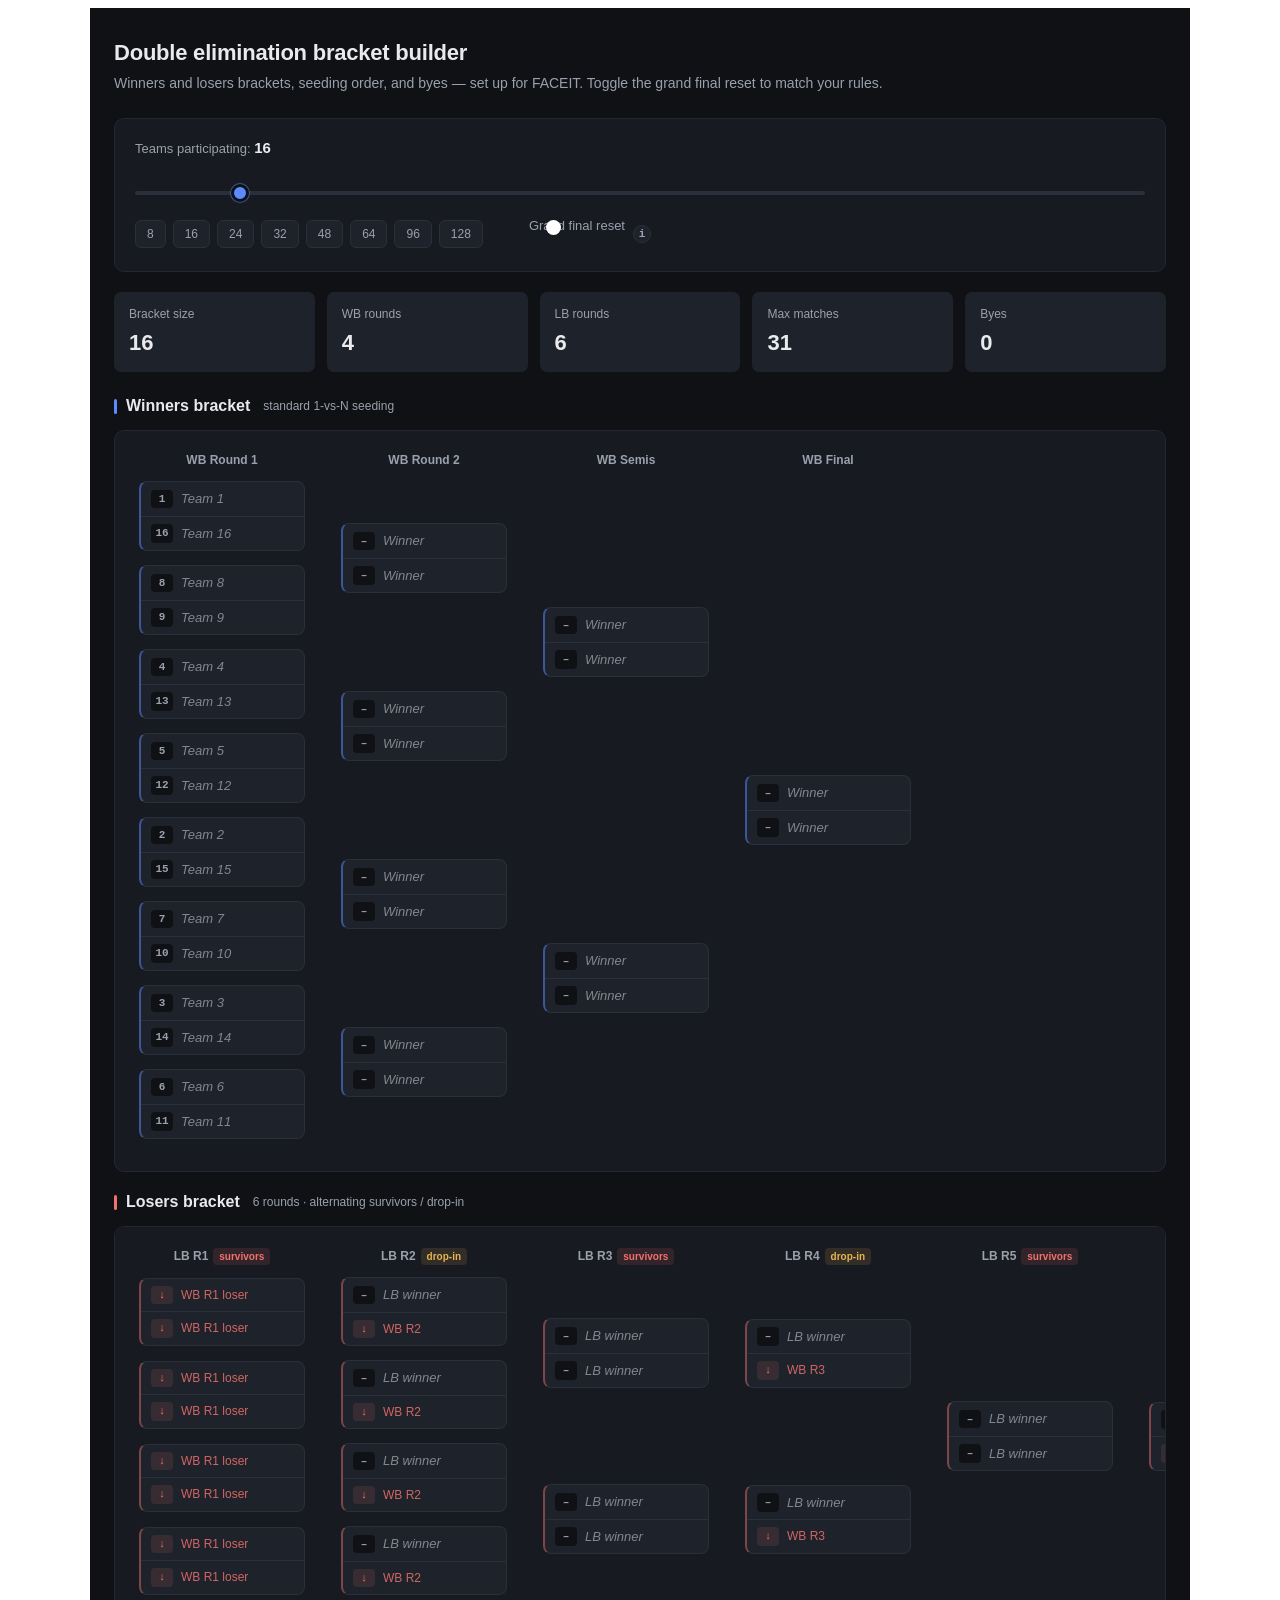
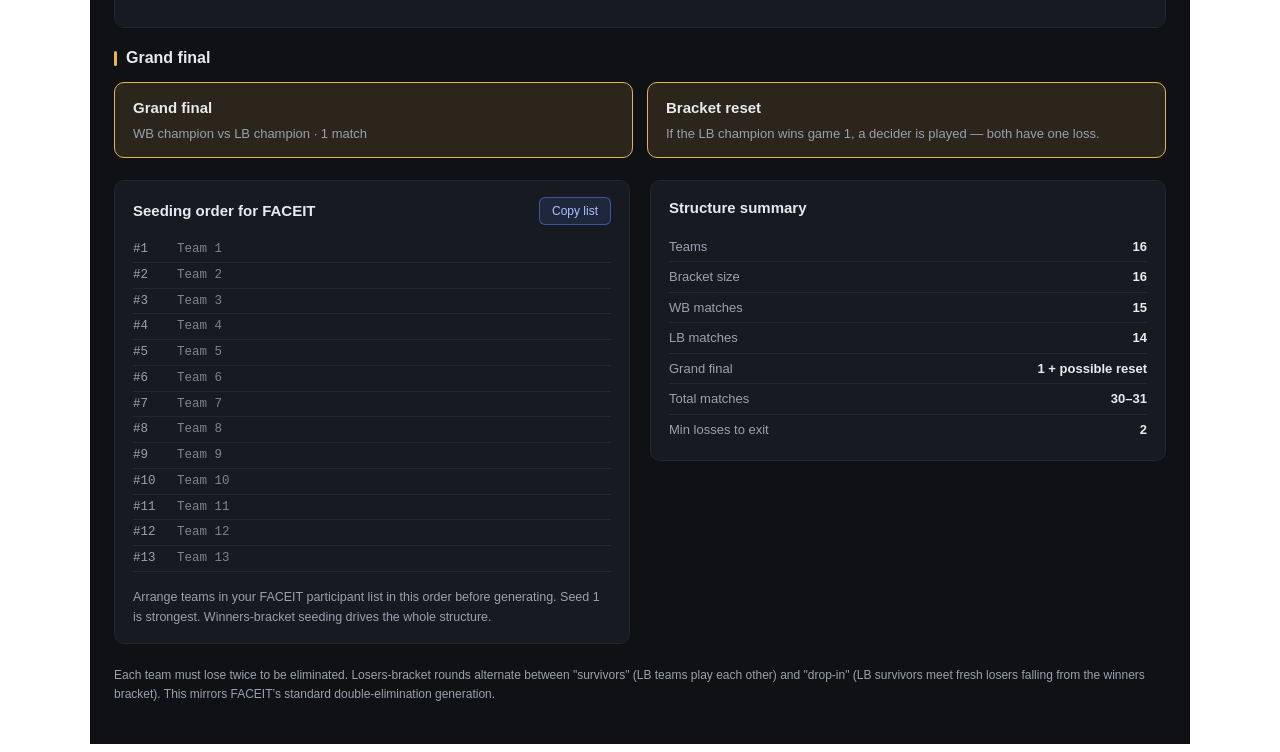
==== double.html @ 41b27ac7 "additional tournaments" ====
<!DOCTYPE html>
<html lang="en">
<head>
<meta charset="UTF-8">
<meta name="viewport" content="width=device-width, initial-scale=1.0">
<title>Double Elimination Bracket Builder</title>
<style>
  :root {
    --bg: #0f1115;
    --panel: #171a21;
    --panel-2: #1e222b;
    --line: #2a2f3a;
    --line-soft: #232733;
    --text: #e8eaed;
    --text-dim: #9aa1ad;
    --wb: #5b8cff;
    --wb-bg: rgba(91, 140, 255, 0.12);
    --wb-line: rgba(91, 140, 255, 0.5);
    --lb: #f0726b;
    --lb-bg: rgba(240, 114, 107, 0.12);
    --lb-line: rgba(240, 114, 107, 0.45);
    --gf: #e6b450;
    --gf-bg: rgba(230, 180, 80, 0.13);
    --bye: #e6b450;
    --bye-bg: rgba(230, 180, 80, 0.13);
    --success: #4ec98a;
    --radius: 10px;
    --radius-sm: 7px;
    --font: -apple-system, BlinkMacSystemFont, "Segoe UI", Roboto, Helvetica, Arial, sans-serif;
    --mono: ui-monospace, SFMono-Regular, Menlo, Consolas, monospace;
  }
  * { box-sizing: border-box; }
  .deb {
    font-family: var(--font); color: var(--text); background: var(--bg);
    max-width: 1100px; margin: 0 auto; padding: 28px 24px 40px; line-height: 1.5;
    -webkit-font-smoothing: antialiased;
  }
  .deb h1 { font-size: 22px; font-weight: 600; letter-spacing: -0.01em; margin: 0 0 4px; }
  .deb .deb-sub { font-size: 14px; color: var(--text-dim); margin: 0 0 24px; }

  .deb-controls { background: var(--panel); border: 1px solid var(--line-soft); border-radius: var(--radius); padding: 18px 20px; margin-bottom: 20px; }
  .deb label { font-size: 13px; color: var(--text-dim); display: block; margin-bottom: 18px; }
  .deb label b { color: var(--text); font-weight: 600; font-size: 15px; }
  .deb input[type="range"] { width: 100%; -webkit-appearance: none; appearance: none; height: 4px; background: var(--line); border-radius: 3px; outline: none; margin: 0; }
  .deb input[type="range"]::-webkit-slider-thumb { -webkit-appearance: none; appearance: none; width: 18px; height: 18px; border-radius: 50%; background: var(--wb); cursor: pointer; border: 3px solid var(--bg); box-shadow: 0 0 0 1px var(--wb-line); }
  .deb input[type="range"]::-moz-range-thumb { width: 18px; height: 18px; border-radius: 50%; background: var(--wb); cursor: pointer; border: 3px solid var(--bg); box-shadow: 0 0 0 1px var(--wb-line); }
  .deb-row { display: flex; flex-wrap: wrap; gap: 18px; align-items: center; margin-top: 14px; }
  .deb-quick { display: flex; flex-wrap: wrap; gap: 7px; }
  .deb-quick button { background: var(--panel-2); border: 1px solid var(--line); color: var(--text-dim); font: inherit; font-size: 12px; padding: 4px 11px; border-radius: 6px; cursor: pointer; }
  .deb-quick button:hover { border-color: var(--wb-line); color: var(--text); }
  .deb-toggle-wrap { display: flex; align-items: center; gap: 8px; margin-left: 28px; }
  .deb-toggle { display: inline-flex; align-items: center; gap: 16px; font-size: 13px; color: var(--text-dim); cursor: pointer; user-select: none; white-space: nowrap; }
  .deb-toggle-label { white-space: nowrap; }
  .deb-track { position: relative; width: 34px; height: 19px; background: var(--line); border-radius: 10px; transition: background .2s; flex-shrink: 0; }
  .deb-track.on { background: #1D9E75; }
  .deb-knob { position: absolute; top: 2px; left: 2px; width: 15px; height: 15px; background: #fff; border-radius: 50%; transition: transform .2s; }
  .deb-track.on .deb-knob { transform: translateX(15px); }

  .deb-info {
    position: relative; display: inline-flex; align-items: center; justify-content: center;
    width: 18px; height: 18px; border-radius: 50%; font-family: var(--mono); font-size: 11px;
    font-weight: 600; color: var(--text-dim); background: var(--panel-2);
    border: 1px solid var(--line); cursor: help; flex-shrink: 0; outline: none;
  }
  .deb-info:hover, .deb-info:focus { color: var(--text); border-color: var(--gf); }
  .deb-tooltip {
    position: absolute; top: calc(100% + 9px); right: 0; width: 290px;
    background: #0b0d11; border: 1px solid var(--line); border-radius: var(--radius);
    padding: 12px 14px; font-family: var(--font); font-size: 12.5px; font-weight: 400;
    color: var(--text-dim); line-height: 1.55; z-index: 20;
    opacity: 0; visibility: hidden; transform: translateY(-3px); transition: opacity .15s, transform .15s, visibility .15s;
    box-shadow: 0 8px 28px rgba(0,0,0,0.5); text-align: left; white-space: normal;
  }
  .deb-info:hover .deb-tooltip, .deb-info:focus .deb-tooltip { opacity: 1; visibility: visible; transform: translateY(0); }
  .deb-tooltip::after {
    content: ""; position: absolute; bottom: 100%; right: 6px; border: 6px solid transparent;
    border-bottom-color: var(--line);
  }
  .deb-tooltip b { display: block; color: var(--gf); font-weight: 600; font-size: 13px; margin-bottom: 5px; }
  .deb-tooltip em { color: var(--text); font-style: normal; font-weight: 600; }
  .deb-tip-ex { display: block; margin-top: 8px; padding-top: 8px; border-top: 1px solid var(--line-soft); color: var(--text); }
  .deb-tip-off { display: block; margin-top: 8px; color: var(--text-dim); }
  @media (max-width: 520px) { .deb-tooltip { width: 240px; } }

  .deb-stats { display: grid; grid-template-columns: repeat(auto-fit, minmax(115px, 1fr)); gap: 12px; margin-bottom: 22px; }
  .deb-stat { background: var(--panel-2); border-radius: var(--radius-sm); padding: 13px 15px; }
  .deb-stat .k { font-size: 12px; color: var(--text-dim); margin-bottom: 3px; }
  .deb-stat .v { font-size: 22px; font-weight: 600; }

  .deb-section-h { font-size: 16px; font-weight: 600; margin: 18px 0 12px; display: flex; align-items: center; gap: 9px; }
  .deb-section-h .bar { width: 3px; height: 15px; border-radius: 2px; }
  .deb-section-h.wb .bar { background: var(--wb); }
  .deb-section-h.lb .bar { background: var(--lb); }
  .deb-section-h .hint { font-size: 12px; color: var(--text-dim); font-weight: 400; margin-left: 4px; }

  .deb-bracket-wrap { overflow-x: auto; padding-bottom: 12px; margin-bottom: 14px; border: 1px solid var(--line-soft); border-radius: var(--radius); background: var(--panel); }
  .deb-bracket { display: flex; gap: 36px; padding: 20px 24px; min-width: min-content; }
  .deb-round { display: flex; flex-direction: column; min-width: 166px; }
  .deb-round-title { font-size: 12px; color: var(--text-dim); font-weight: 600; text-align: center; margin-bottom: 12px; }
  .deb-round-title .badge { display: inline-block; font-size: 10px; padding: 1px 6px; border-radius: 4px; margin-left: 5px; font-weight: 600; }
  .deb-round-title .badge.minor { color: var(--lb); background: var(--lb-bg); }
  .deb-round-title .badge.major { color: var(--gf); background: var(--gf-bg); }
  .deb-matches { display: flex; flex-direction: column; justify-content: space-around; flex: 1; gap: 14px; }
  .deb-match { background: var(--panel-2); border: 1px solid var(--line); border-radius: 8px; overflow: hidden; }
  .deb-match.wb { border-left: 2px solid var(--wb-line); }
  .deb-match.lb { border-left: 2px solid var(--lb-line); }
  .deb-slot { display: flex; align-items: center; gap: 8px; padding: 7px 10px; font-size: 13px; }
  .deb-slot + .deb-slot { border-top: 1px solid var(--line); }
  .deb-seed { font-family: var(--mono); font-size: 11px; min-width: 22px; text-align: center; color: var(--text-dim); background: var(--bg); border-radius: 4px; padding: 1px 0; font-weight: 600; }
  .deb-team { color: var(--text); opacity: 0.5; font-style: italic; }
  .deb-slot.seeded .deb-team { opacity: 0.9; font-style: normal; }
  .deb-slot.seeded .deb-seed { color: var(--wb); background: var(--wb-bg); }
  .deb-slot.bye .deb-seed { color: var(--bye); background: var(--bye-bg); }
  .deb-slot.bye .deb-team { color: var(--bye); opacity: 1; font-style: normal; font-size: 12px; }
  .deb-slot.drop .deb-team { color: var(--lb); opacity: 0.85; font-style: normal; font-size: 12px; }
  .deb-slot.drop .deb-seed { color: var(--lb); background: var(--lb-bg); }
  .deb-match.has-bye { border-color: var(--bye-bg); }
  .deb-adv { font-size: 11px; color: var(--text-dim); padding: 4px 10px; background: var(--bg); border-top: 1px solid var(--line); }
  .deb-adv b { color: var(--bye); font-weight: 600; }

  .deb-gf { display: flex; gap: 14px; flex-wrap: wrap; margin-bottom: 22px; }
  .deb-gf-card { background: var(--gf-bg); border: 1px solid var(--gf); border-radius: var(--radius); padding: 14px 18px; flex: 1; min-width: 200px; }
  .deb-gf-card .t { font-weight: 600; font-size: 15px; margin-bottom: 4px; }
  .deb-gf-card .d { font-size: 13px; color: var(--text-dim); }
  .deb-gf-card.muted { opacity: 0.45; border-style: dashed; }

  .deb-two { display: grid; grid-template-columns: 1fr 1fr; gap: 20px; align-items: start; margin-bottom: 22px; }
  @media (max-width: 720px) { .deb-two { grid-template-columns: 1fr; } }
  .deb-card { background: var(--panel); border: 1px solid var(--line-soft); border-radius: var(--radius); padding: 16px 18px; }
  .deb-card-head { display: flex; justify-content: space-between; align-items: center; margin-bottom: 12px; }
  .deb-card-head .t { font-weight: 600; font-size: 15px; }
  .deb-copy { background: var(--wb-bg); border: 1px solid var(--wb-line); color: #aec1ff; font: inherit; font-size: 12px; padding: 4px 12px; border-radius: 6px; cursor: pointer; }
  .deb-copy:hover { background: rgba(91,140,255,0.2); }
  .deb-seedlist { font-family: var(--mono); font-size: 12.5px; max-height: 340px; overflow-y: auto; }
  .deb-seedrow { display: flex; align-items: center; gap: 10px; padding: 3px 0; border-bottom: 1px solid var(--line-soft); }
  .deb-seedrow .n { color: var(--text-dim); min-width: 34px; }
  .deb-seedrow .nm { color: var(--text); opacity: 0.5; }
  .deb-seedrow .tag { margin-left: auto; font-size: 10.5px; color: var(--bye); background: var(--bye-bg); padding: 1px 7px; border-radius: 5px; font-family: var(--font); font-weight: 600; }
  .deb-struct { font-size: 13px; }
  .deb-struct-row { display: flex; justify-content: space-between; gap: 12px; padding: 5px 0; border-top: 1px solid var(--line-soft); }
  .deb-struct-row:first-child { border-top: none; }
  .deb-struct-row .k { color: var(--text-dim); }
  .deb-struct-row .v { font-weight: 600; text-align: right; }
  .deb-note { font-size: 12.5px; color: var(--text-dim); margin-top: 10px; line-height: 1.6; }

  .deb-bye-warn { background: var(--bye-bg); border: 1px solid var(--bye); border-radius: var(--radius); padding: 11px 15px; font-size: 13px; color: #f1d28a; margin-bottom: 22px; display: none; }
  .deb-bye-warn b { font-weight: 600; }
  .deb-foot { font-size: 12px; color: var(--text-dim); margin-top: 4px; line-height: 1.6; }
</style>
</head>
<body>
<div class="deb">
  <h1>Double elimination bracket builder</h1>
  <p class="deb-sub">Winners and losers brackets, seeding order, and byes — set up for FACEIT. Toggle the grand final reset to match your rules.</p>

  <div class="deb-controls">
    <label for="deb-teams">Teams participating: <b id="deb-teams-out">16</b></label>
    <input type="range" id="deb-teams" min="4" max="128" value="16" step="1">
    <div class="deb-row">
      <div class="deb-quick" id="deb-quick"></div>
      <div class="deb-toggle-wrap">
        <label class="deb-toggle" id="deb-reset-toggle">
          <span class="deb-track on" id="deb-track"><span class="deb-knob"></span></span>
          <span class="deb-toggle-label">Grand final reset</span>
        </label>
        <span class="deb-info" tabindex="0" aria-label="What is a grand final reset?">
          i
          <span class="deb-tooltip" role="tooltip">
            <b>Grand final reset (double final)</b>
            The winners-bracket champion reaches the grand final with zero losses; the losers-bracket champion arrives with one. For a fair finish, the LB team must beat the WB team <em>twice</em>.
            <span class="deb-tip-ex">Example: WB champ "Team A" meets LB champ "Team B". If B wins game 1, both now have one loss, so a second deciding game is played. If A wins game 1, A is champion immediately \u2014 B already had its one loss.</span>
            <span class="deb-tip-off">Turn this off for a single grand final: one game decides it, and the LB champion gets no second chance.</span>
          </span>
        </span>
      </div>
    </div>
  </div>

  <div class="deb-stats" id="deb-stats"></div>

  <div class="deb-bye-warn" id="deb-bye-warn"></div>

  <div class="deb-section-h wb"><span class="bar"></span>Winners bracket <span class="hint">standard 1-vs-N seeding</span></div>
  <div class="deb-bracket-wrap"><div class="deb-bracket" id="deb-wb"></div></div>

  <div class="deb-section-h lb"><span class="bar"></span>Losers bracket <span class="hint" id="deb-lb-hint"></span></div>
  <div class="deb-bracket-wrap"><div class="deb-bracket" id="deb-lb"></div></div>

  <div class="deb-section-h"><span class="bar" style="background:var(--gf)"></span>Grand final</div>
  <div class="deb-gf" id="deb-gf"></div>

  <div class="deb-two">
    <div class="deb-card">
      <div class="deb-card-head"><span class="t">Seeding order for FACEIT</span><button class="deb-copy" id="deb-copy">Copy list</button></div>
      <div class="deb-seedlist" id="deb-seedlist"></div>
      <div class="deb-note">Arrange teams in your FACEIT participant list in this order before generating. Seed 1 is strongest. Winners-bracket seeding drives the whole structure.</div>
    </div>
    <div class="deb-card">
      <div class="deb-card-head"><span class="t">Structure summary</span></div>
      <div class="deb-struct" id="deb-struct"></div>
    </div>
  </div>

  <div class="deb-foot" id="deb-foot"></div>
</div>

<script>
(function () {
  function bracketSeedOrder(size) {
    var rounds = Math.log2(size); var seeds = [1, 2];
    for (var r = 0; r < rounds - 1; r++) {
      var next = [], sum = seeds.length * 2 + 1;
      for (var i = 0; i < seeds.length; i++) { next.push(seeds[i]); next.push(sum - seeds[i]); }
      seeds = next;
    }
    return seeds;
  }

  function winnerOf(m) {
    var a = m[0], b = m[1];
    if (typeof a === 'number' && b === 'BYE') return a;
    if (typeof b === 'number' && a === 'BYE') return b;
    return 'TBD';
  }

  function build(n) {
    var size = 1; while (size < n) size *= 2;
    var byes = size - n;
    var order = bracketSeedOrder(size).map(function (s) { return s <= n ? s : null; });

    var wbR1 = [];
    for (var i = 0; i < order.length; i += 2) {
      wbR1.push([order[i] === null ? 'BYE' : order[i], order[i + 1] === null ? 'BYE' : order[i + 1]]);
    }
    var WB = [wbR1], cur = wbR1;
    while (cur.length > 1) {
      var nxt = [];
      for (var k = 0; k < cur.length; k += 2) nxt.push([winnerOf(cur[k]), winnerOf(cur[k + 1])]);
      WB.push(nxt); cur = nxt;
    }

    var LB = [], matches = size / 4, round = 1, wbFeed = 1;
    while (matches >= 1) {
      LB.push({ round: round++, type: 'minor', matches: matches, feeds: 'LB survivors' });
      wbFeed++;
      if (matches >= 1) LB.push({ round: round++, type: 'major', matches: matches, feeds: 'WB R' + wbFeed + ' losers' });
      matches = matches / 2;
    }
    LB = LB.filter(function (r) { return r.matches >= 1; });

    return { size: size, byes: byes, order: order, WB: WB, LB: LB };
  }

  function wbRoundName(matchesInRound, totalRounds, idx) {
    var fromEnd = totalRounds - idx;
    if (fromEnd === 1) return 'WB Final';
    if (fromEnd === 2) return 'WB Semis';
    return 'WB Round ' + (idx + 1);
  }

  function seedCell(v, kind) {
    if (v === 'BYE') return '<div class="deb-slot bye"><span class="deb-seed">BYE</span><span class="deb-team">empty</span></div>';
    if (v === 'TBD') return '<div class="deb-slot"><span class="deb-seed">\u2013</span><span class="deb-team">Winner</span></div>';
    if (typeof v === 'number') {
      var cls = kind === 'r1' ? '' : 'seeded';
      return '<div class="deb-slot ' + cls + '"><span class="deb-seed">' + v + '</span><span class="deb-team">Team ' + v + '</span></div>';
    }
    return '<div class="deb-slot"><span class="deb-seed">\u2013</span><span class="deb-team">Winner</span></div>';
  }

  function lbSlot(label, drop) {
    if (drop) return '<div class="deb-slot drop"><span class="deb-seed">\u2193</span><span class="deb-team">' + label + '</span></div>';
    return '<div class="deb-slot"><span class="deb-seed">\u2013</span><span class="deb-team">' + label + '</span></div>';
  }

  function render(n, reset) {
    var d = build(n);
    var totalRounds = Math.log2(d.size);
    var wbMatches = d.size - 1;
    var lbMatches = d.LB.reduce(function (a, r) { return a + r.matches; }, 0);
    var gfMatches = reset ? 2 : 1;
    var totalMax = wbMatches + lbMatches + gfMatches;

    var realR1 = d.WB[0].filter(function (m) { return m[0] !== 'BYE' && m[1] !== 'BYE'; }).length;

    document.getElementById('deb-stats').innerHTML =
      stat('Bracket size', d.size) +
      stat('WB rounds', totalRounds) +
      stat('LB rounds', d.LB.length) +
      stat('Max matches', totalMax) +
      stat('Byes', d.byes);

    var wbCols = [];
    for (var r = 0; r < d.WB.length; r++) {
      var rm = d.WB[r];
      var h = '<div class="deb-round"><div class="deb-round-title">' + wbRoundName(rm.length, totalRounds, r) + '</div><div class="deb-matches">';
      for (var m = 0; m < rm.length; m++) {
        var a = rm[m][0], b = rm[m][1];
        if (r === 0) {
          var aBye = a === 'BYE', bBye = b === 'BYE', hasBye = aBye || bBye, adv = '';
          if (hasBye) { var w = aBye ? b : a; adv = '<div class="deb-adv">Seed <b>' + w + '</b> advances free</div>'; }
          h += '<div class="deb-match wb' + (hasBye ? ' has-bye' : '') + '">' + seedCell(a, 'r1') + seedCell(b, 'r1') + adv + '</div>';
        } else {
          h += '<div class="deb-match wb">' + seedCell(a, 'adv') + seedCell(b, 'adv') + '</div>';
        }
      }
      h += '</div></div>';
      wbCols.push(h);
    }
    document.getElementById('deb-wb').innerHTML = wbCols.join('');

    var lbCols = [];
    for (var li = 0; li < d.LB.length; li++) {
      var lr = d.LB[li];
      var badge = '<span class="badge ' + lr.type + '">' + (lr.type === 'major' ? 'drop-in' : 'survivors') + '</span>';
      var hh = '<div class="deb-round"><div class="deb-round-title">LB R' + lr.round + badge + '</div><div class="deb-matches">';
      for (var mm = 0; mm < lr.matches; mm++) {
        if (lr.type === 'major') {
          hh += '<div class="deb-match lb">' + lbSlot('LB winner') + lbSlot(lr.feeds.replace(' losers', ''), true) + '</div>';
        } else if (li === 0) {
          hh += '<div class="deb-match lb">' + lbSlot('WB R1 loser', true) + lbSlot('WB R1 loser', true) + '</div>';
        } else {
          hh += '<div class="deb-match lb">' + lbSlot('LB winner') + lbSlot('LB winner') + '</div>';
        }
      }
      hh += '</div></div>';
      lbCols.push(hh);
    }
    document.getElementById('deb-lb').innerHTML = lbCols.join('');
    document.getElementById('deb-lb-hint').textContent = d.LB.length + ' rounds \u00b7 alternating survivors / drop-in';

    var gfHtml = '<div class="deb-gf-card"><div class="t">Grand final</div><div class="d">WB champion vs LB champion \u00b7 1 match</div></div>';
    gfHtml += '<div class="deb-gf-card' + (reset ? '' : ' muted') + '"><div class="t">Bracket reset' + (reset ? '' : ' (off)') + '</div><div class="d">' +
      (reset ? 'If the LB champion wins game 1, a decider is played \u2014 both have one loss.' : 'Single grand final. LB champion is not given a second chance.') + '</div></div>';
    document.getElementById('deb-gf').innerHTML = gfHtml;

    var byeSet = {};
    d.WB[0].forEach(function (p) {
      if (p[0] === 'BYE' && p[1] !== 'BYE') byeSet[p[1]] = true;
      if (p[1] === 'BYE' && p[0] !== 'BYE') byeSet[p[0]] = true;
    });
    var listHtml = '';
    for (var s = 1; s <= n; s++) {
      listHtml += '<div class="deb-seedrow"><span class="n">#' + s + '</span><span class="nm">Team ' + s + '</span>' + (byeSet[s] ? '<span class="tag">bye</span>' : '') + '</div>';
    }
    document.getElementById('deb-seedlist').innerHTML = listHtml;

    document.getElementById('deb-struct').innerHTML =
      structRow('Teams', n) +
      structRow('Bracket size', d.size + (d.byes ? ' (rounded up)' : '')) +
      structRow('WB matches', wbMatches) +
      structRow('LB matches', lbMatches) +
      structRow('Grand final', reset ? '1 + possible reset' : '1') +
      structRow('Total matches', (reset ? (totalMax - 1) + '\u2013' + totalMax : String(totalMax))) +
      structRow('Min losses to exit', '2');

    var warn = document.getElementById('deb-bye-warn');
    if (d.byes > 0) {
      var byeSeeds = Object.keys(byeSet).map(Number).sort(function (a, b) { return a - b; });
      warn.style.display = 'block';
      warn.innerHTML = '<b>' + d.byes + ' byes:</b> seeds ' + byeSeeds.join(', ') + ' skip WB round 1. Because those slots have no loser, the matching early losers-bracket slots resolve automatically \u2014 FACEIT fills them when it generates the bracket. The losers tree below shows the full rounded structure.';
    } else {
      warn.style.display = 'none';
    }

    document.getElementById('deb-foot').textContent =
      'Each team must lose twice to be eliminated. Losers-bracket rounds alternate between "survivors" (LB teams play each other) and "drop-in" (LB survivors meet fresh losers falling from the winners bracket). This mirrors FACEIT\u2019s standard double-elimination generation.';

    window.__seedList = (function () {
      var lines = [];
      for (var s2 = 1; s2 <= n; s2++) lines.push(s2 + '. Team ' + s2 + (byeSet[s2] ? '  (bye)' : ''));
      return lines.join('\n');
    })();
  }

  function stat(k, v) { return '<div class="deb-stat"><div class="k">' + k + '</div><div class="v">' + v + '</div></div>'; }
  function structRow(k, v) { return '<div class="deb-struct-row"><span class="k">' + k + '</span><span class="v">' + v + '</span></div>'; }

  var slider = document.getElementById('deb-teams');
  var out = document.getElementById('deb-teams-out');
  var resetOn = true;
  function update() { out.textContent = slider.value; render(+slider.value, resetOn); }
  slider.addEventListener('input', update);

  document.getElementById('deb-reset-toggle').addEventListener('click', function () {
    resetOn = !resetOn;
    document.getElementById('deb-track').classList.toggle('on', resetOn);
    update();
  });

  var quick = [8, 16, 24, 32, 48, 64, 96, 128];
  document.getElementById('deb-quick').innerHTML = quick.map(function (q) { return '<button data-n="' + q + '">' + q + '</button>'; }).join('');
  document.getElementById('deb-quick').addEventListener('click', function (e) {
    if (e.target.tagName === 'BUTTON') { slider.value = e.target.getAttribute('data-n'); update(); }
  });

  document.getElementById('deb-copy').addEventListener('click', function () {
    var btn = this;
    navigator.clipboard.writeText(window.__seedList || '').then(function () {
      btn.textContent = 'Copied'; setTimeout(function () { btn.textContent = 'Copy list'; }, 1400);
    }).catch(function () { btn.textContent = 'Press Ctrl+C'; });
  });

  update();
})();
</script>
</body>
</html>
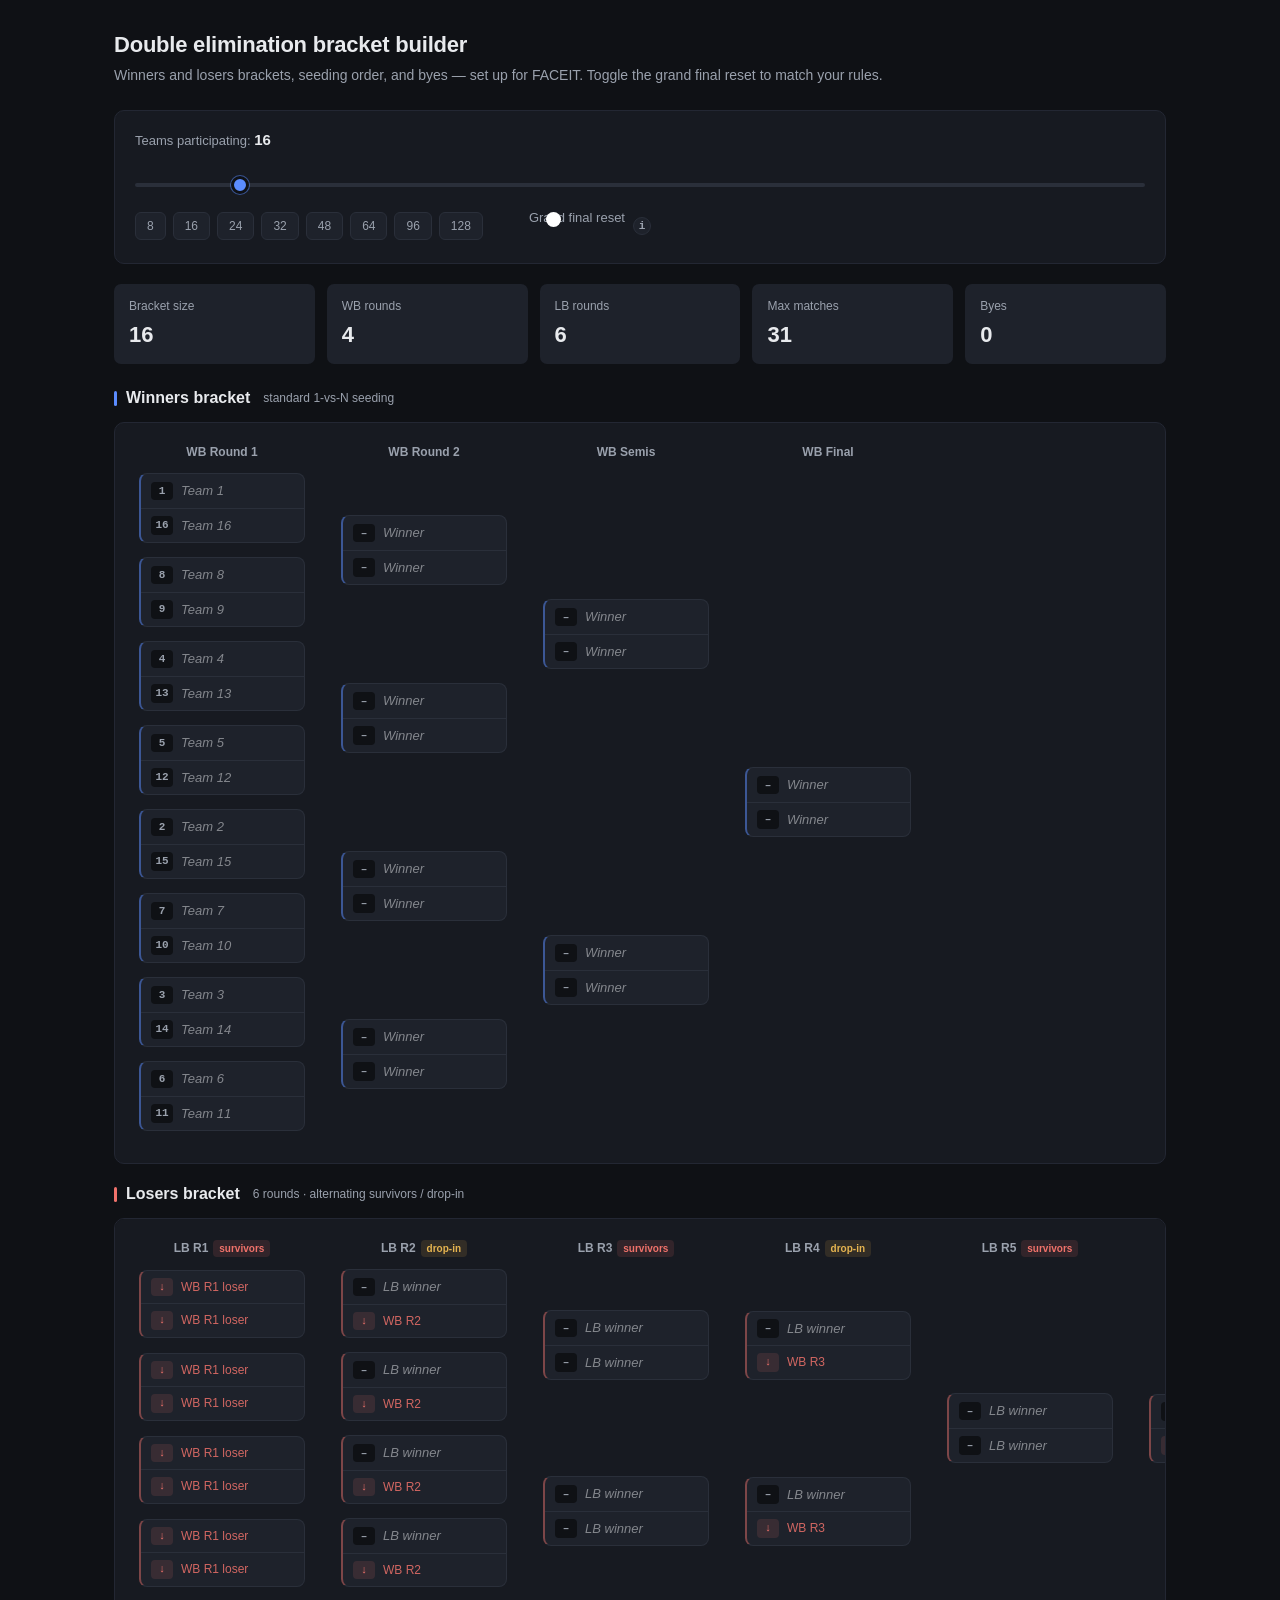
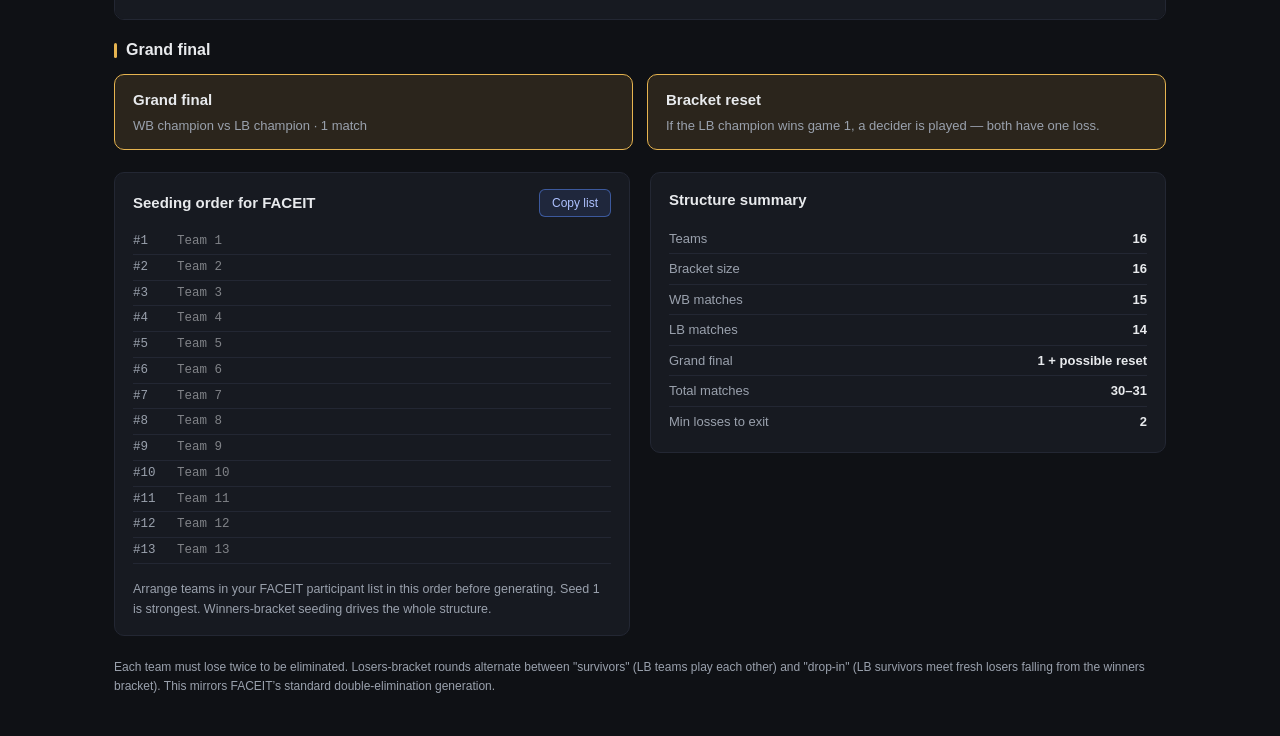
==== commit fd9cec92: "double dark background" ====
--- a/double.html
+++ b/double.html
@@ -30,6 +30,7 @@
     --mono: ui-monospace, SFMono-Regular, Menlo, Consolas, monospace;
   }
   * { box-sizing: border-box; }
+  body { background: var(--bg); margin: 0; }
   .deb {
     font-family: var(--font); color: var(--text); background: var(--bg);
     max-width: 1100px; margin: 0 auto; padding: 28px 24px 40px; line-height: 1.5;
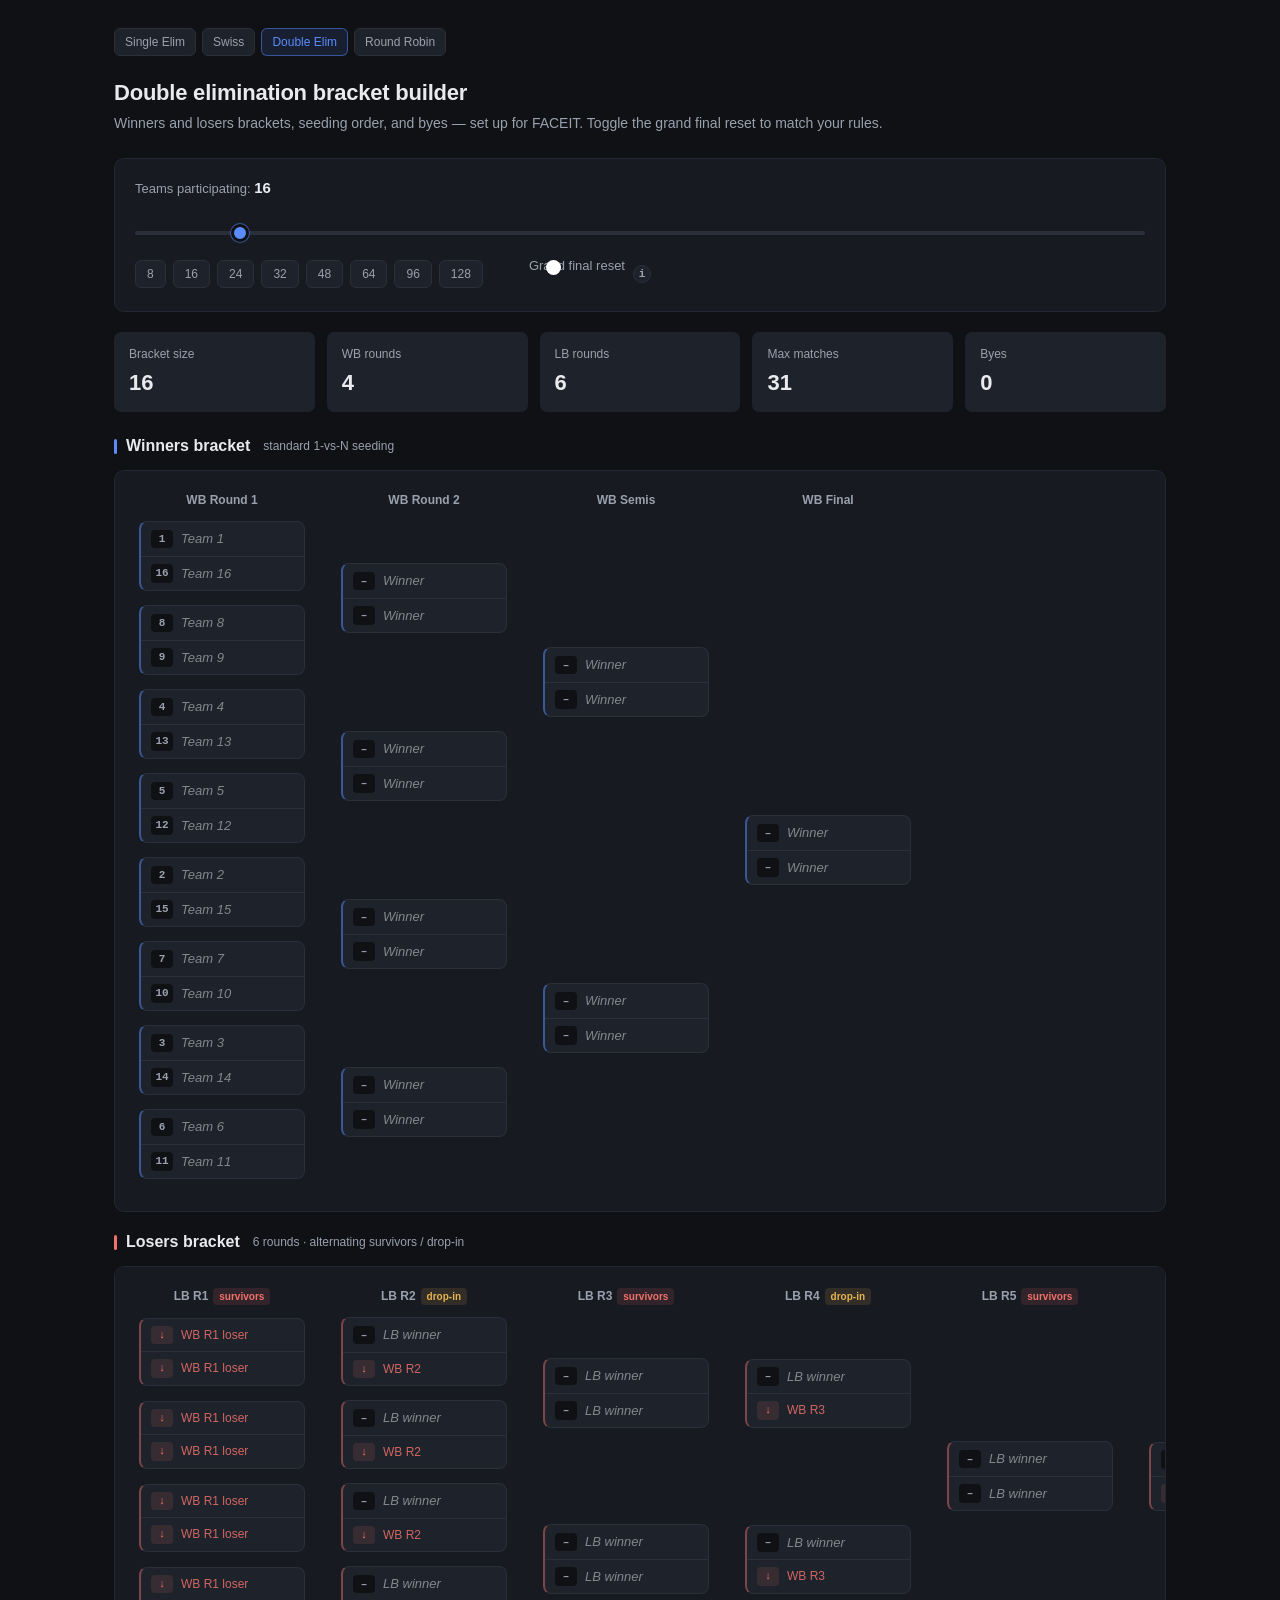
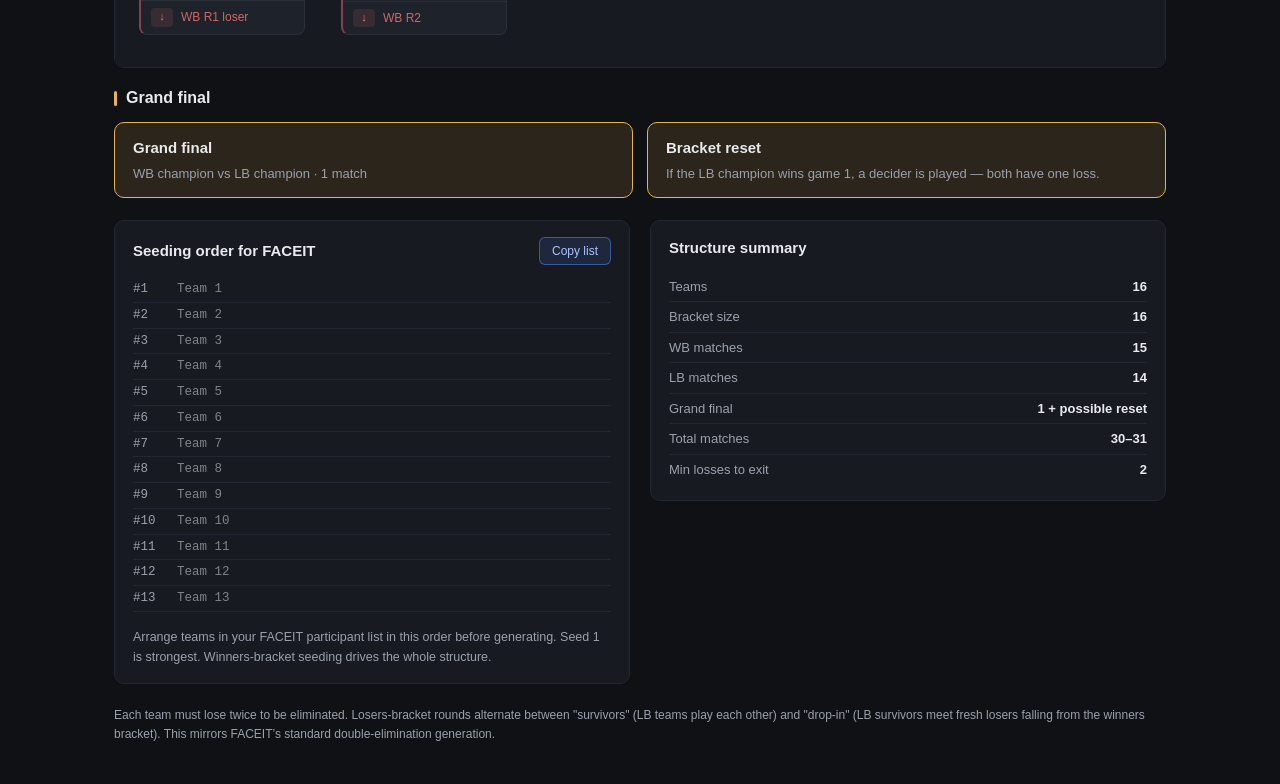
==== commit 2f9e21aa: "nav betwen calculators" ====
--- a/double.html
+++ b/double.html
@@ -4,6 +4,7 @@
 <meta charset="UTF-8">
 <meta name="viewport" content="width=device-width, initial-scale=1.0">
 <title>Double Elimination Bracket Builder</title>
+<link rel="icon" href="img/favicon-double.svg" type="image/svg+xml">
 <style>
   :root {
     --bg: #0f1115;
@@ -147,10 +148,20 @@
   .deb-bye-warn { background: var(--bye-bg); border: 1px solid var(--bye); border-radius: var(--radius); padding: 11px 15px; font-size: 13px; color: #f1d28a; margin-bottom: 22px; display: none; }
   .deb-bye-warn b { font-weight: 600; }
   .deb-foot { font-size: 12px; color: var(--text-dim); margin-top: 4px; line-height: 1.6; }
+  .calc-nav { display: flex; gap: 6px; margin-bottom: 20px; flex-wrap: wrap; }
+  .calc-nav-btn { font-size: 12px; color: var(--text-dim); background: var(--panel-2); border: 1px solid var(--line); border-radius: 6px; padding: 4px 10px; text-decoration: none; white-space: nowrap; transition: color 0.2s, border-color 0.2s; }
+  .calc-nav-btn:hover { color: var(--wb); border-color: var(--wb-line); }
+  .calc-nav-btn.active { color: var(--wb); border-color: var(--wb-line); background: var(--wb-bg); }
 </style>
 </head>
 <body>
 <div class="deb">
+  <div class="calc-nav">
+    <a href="single.html" class="calc-nav-btn">Single Elim</a>
+    <a href="swiss.html" class="calc-nav-btn">Swiss</a>
+    <a href="double.html" class="calc-nav-btn active">Double Elim</a>
+    <a href="robin.html" class="calc-nav-btn">Round Robin</a>
+  </div>
   <h1>Double elimination bracket builder</h1>
   <p class="deb-sub">Winners and losers brackets, seeding order, and byes — set up for FACEIT. Toggle the grand final reset to match your rules.</p>
 
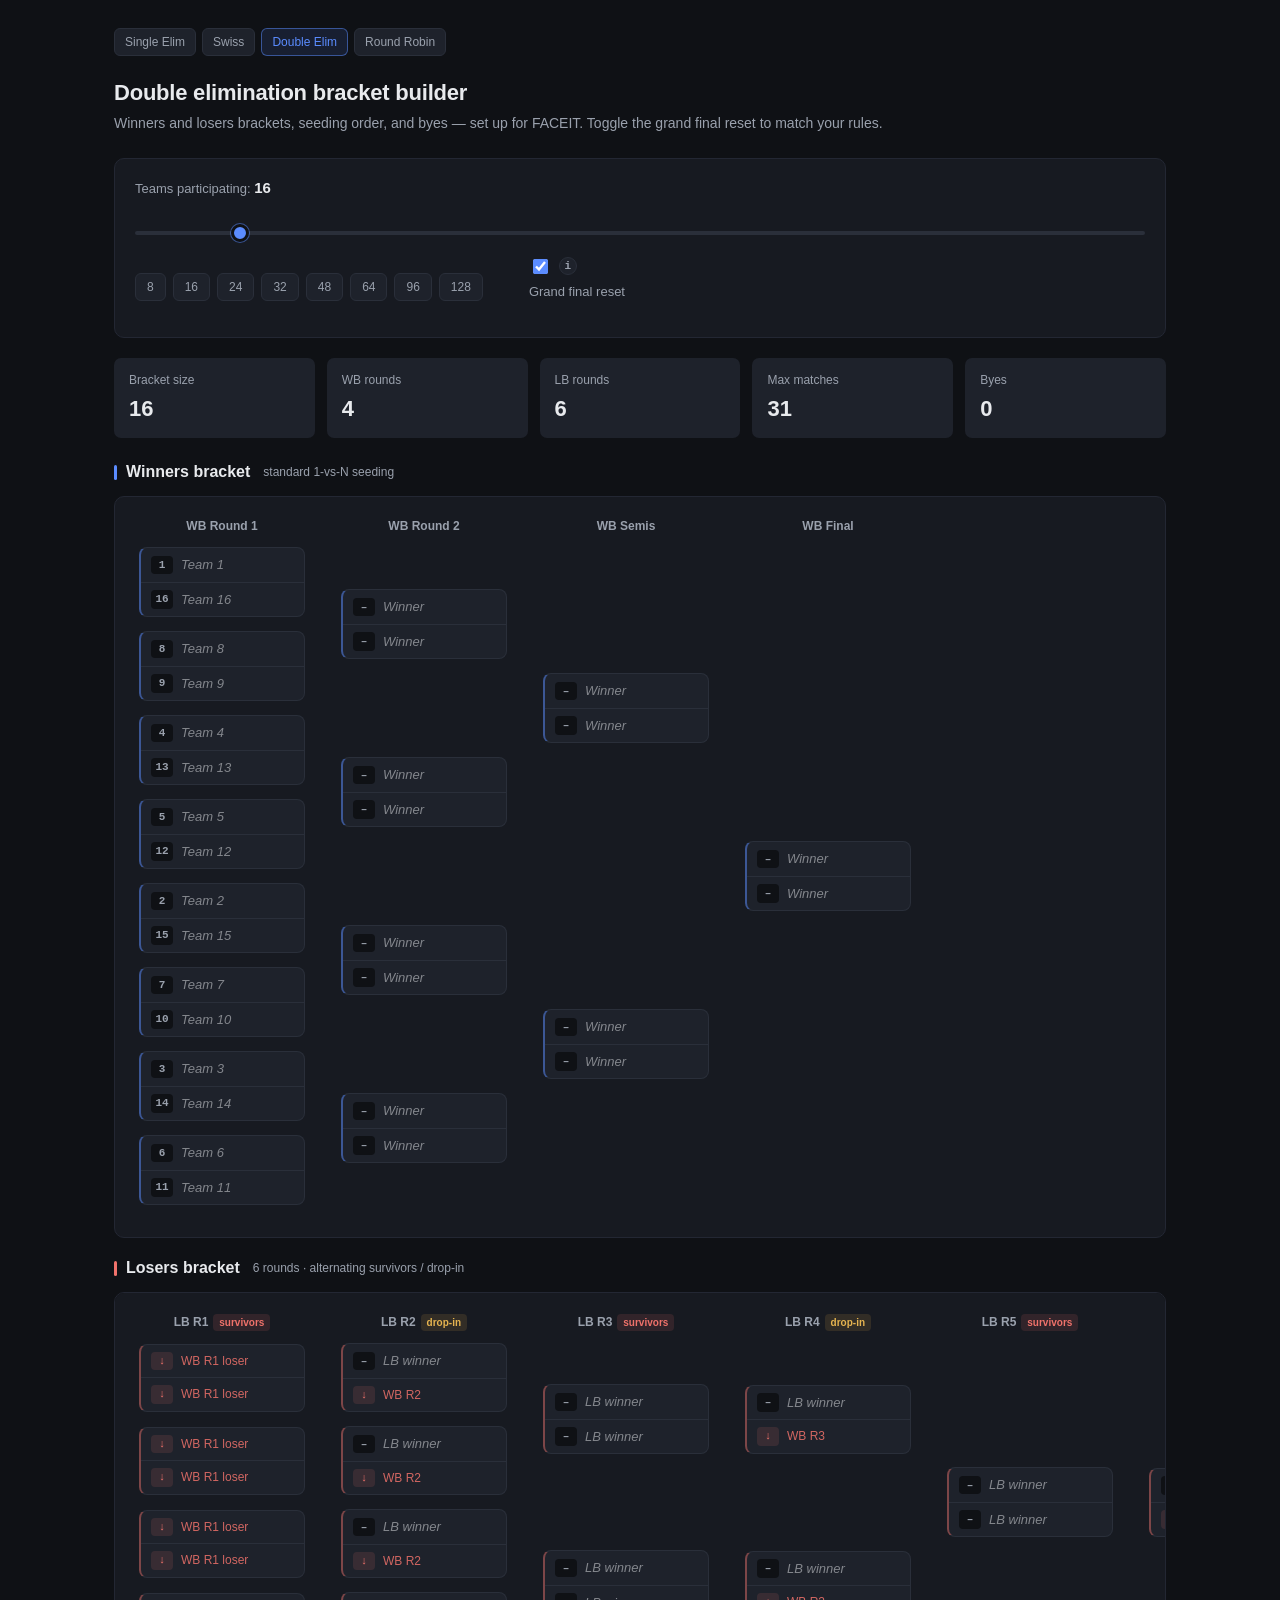
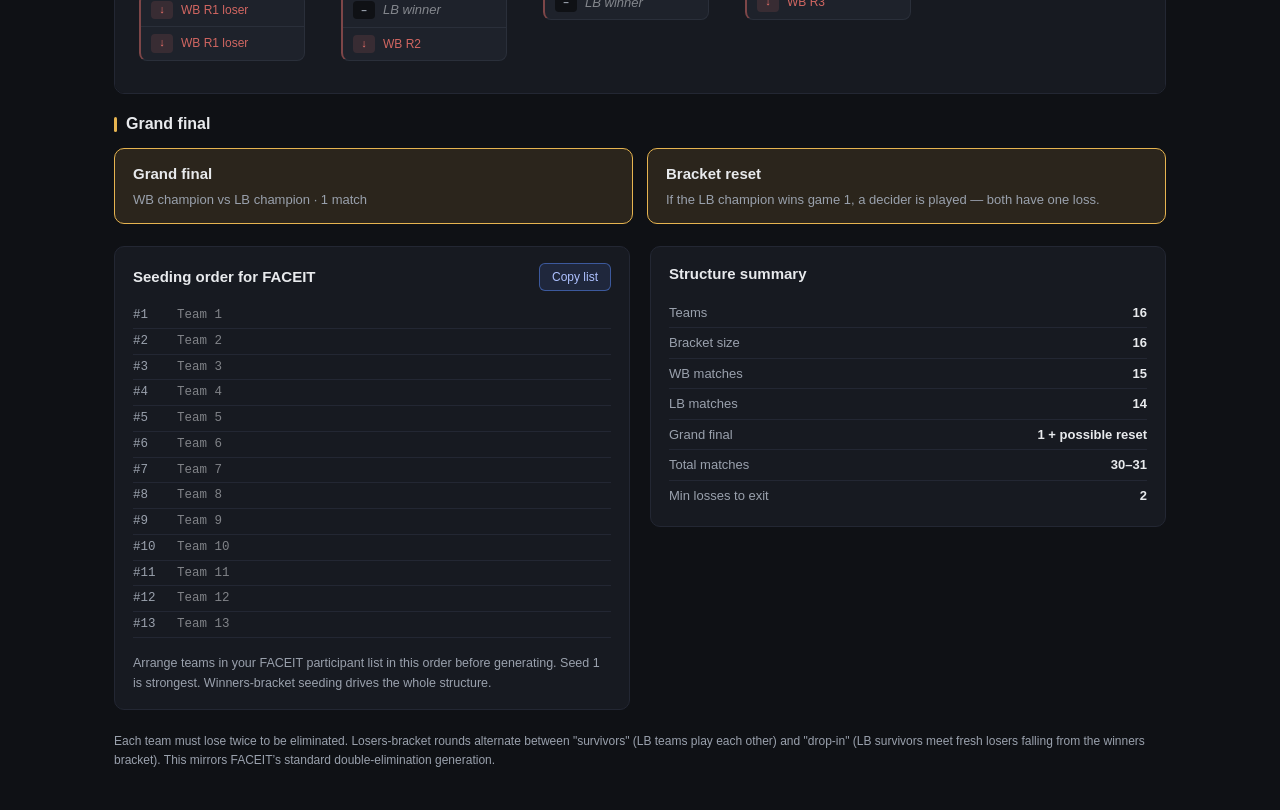
==== commit 1ad8f163: "double reset slider turned into button" ====
--- a/double.html
+++ b/double.html
@@ -50,13 +50,10 @@
   .deb-quick { display: flex; flex-wrap: wrap; gap: 7px; }
   .deb-quick button { background: var(--panel-2); border: 1px solid var(--line); color: var(--text-dim); font: inherit; font-size: 12px; padding: 4px 11px; border-radius: 6px; cursor: pointer; }
   .deb-quick button:hover { border-color: var(--wb-line); color: var(--text); }
-  .deb-toggle-wrap { display: flex; align-items: center; gap: 8px; margin-left: 28px; }
-  .deb-toggle { display: inline-flex; align-items: center; gap: 16px; font-size: 13px; color: var(--text-dim); cursor: pointer; user-select: none; white-space: nowrap; }
-  .deb-toggle-label { white-space: nowrap; }
-  .deb-track { position: relative; width: 34px; height: 19px; background: var(--line); border-radius: 10px; transition: background .2s; flex-shrink: 0; }
-  .deb-track.on { background: #1D9E75; }
-  .deb-knob { position: absolute; top: 2px; left: 2px; width: 15px; height: 15px; background: #fff; border-radius: 50%; transition: transform .2s; }
-  .deb-track.on .deb-knob { transform: translateX(15px); }
+  .deb-toggle-wrap { display: flex; flex-direction: column; align-items: flex-start; gap: 5px; margin-left: 28px; }
+  .deb-checkbox-row { display: flex; align-items: center; gap: 8px; }
+  .deb-toggle-label { font-size: 13px; color: var(--text-dim); white-space: nowrap; cursor: pointer; }
+  #deb-reset-cb { width: 15px; height: 15px; accent-color: var(--wb); cursor: pointer; }
 
   .deb-info {
     position: relative; display: inline-flex; align-items: center; justify-content: center;
@@ -171,19 +168,19 @@
     <div class="deb-row">
       <div class="deb-quick" id="deb-quick"></div>
       <div class="deb-toggle-wrap">
-        <label class="deb-toggle" id="deb-reset-toggle">
-          <span class="deb-track on" id="deb-track"><span class="deb-knob"></span></span>
-          <span class="deb-toggle-label">Grand final reset</span>
-        </label>
-        <span class="deb-info" tabindex="0" aria-label="What is a grand final reset?">
-          i
-          <span class="deb-tooltip" role="tooltip">
-            <b>Grand final reset (double final)</b>
-            The winners-bracket champion reaches the grand final with zero losses; the losers-bracket champion arrives with one. For a fair finish, the LB team must beat the WB team <em>twice</em>.
-            <span class="deb-tip-ex">Example: WB champ "Team A" meets LB champ "Team B". If B wins game 1, both now have one loss, so a second deciding game is played. If A wins game 1, A is champion immediately \u2014 B already had its one loss.</span>
-            <span class="deb-tip-off">Turn this off for a single grand final: one game decides it, and the LB champion gets no second chance.</span>
+        <div class="deb-checkbox-row">
+          <input type="checkbox" id="deb-reset-cb" checked>
+          <span class="deb-info" tabindex="0" aria-label="What is a grand final reset?">
+            i
+            <span class="deb-tooltip" role="tooltip">
+              <b>Grand final reset (double final)</b>
+              The winners-bracket champion reaches the grand final with zero losses; the losers-bracket champion arrives with one. For a fair finish, the LB team must beat the WB team <em>twice</em>.
+              <span class="deb-tip-ex">Example: WB champ "Team A" meets LB champ "Team B". If B wins game 1, both now have one loss, so a second deciding game is played. If A wins game 1, A is champion immediately \u2014 B already had its one loss.</span>
+              <span class="deb-tip-off">Turn this off for a single grand final: one game decides it, and the LB champion gets no second chance.</span>
+            </span>
           </span>
-        </span>
+        </div>
+        <label for="deb-reset-cb" class="deb-toggle-label">Grand final reset</label>
       </div>
     </div>
   </div>
@@ -394,9 +391,8 @@
   function update() { out.textContent = slider.value; render(+slider.value, resetOn); }
   slider.addEventListener('input', update);
 
-  document.getElementById('deb-reset-toggle').addEventListener('click', function () {
-    resetOn = !resetOn;
-    document.getElementById('deb-track').classList.toggle('on', resetOn);
+  document.getElementById('deb-reset-cb').addEventListener('change', function () {
+    resetOn = this.checked;
     update();
   });
 
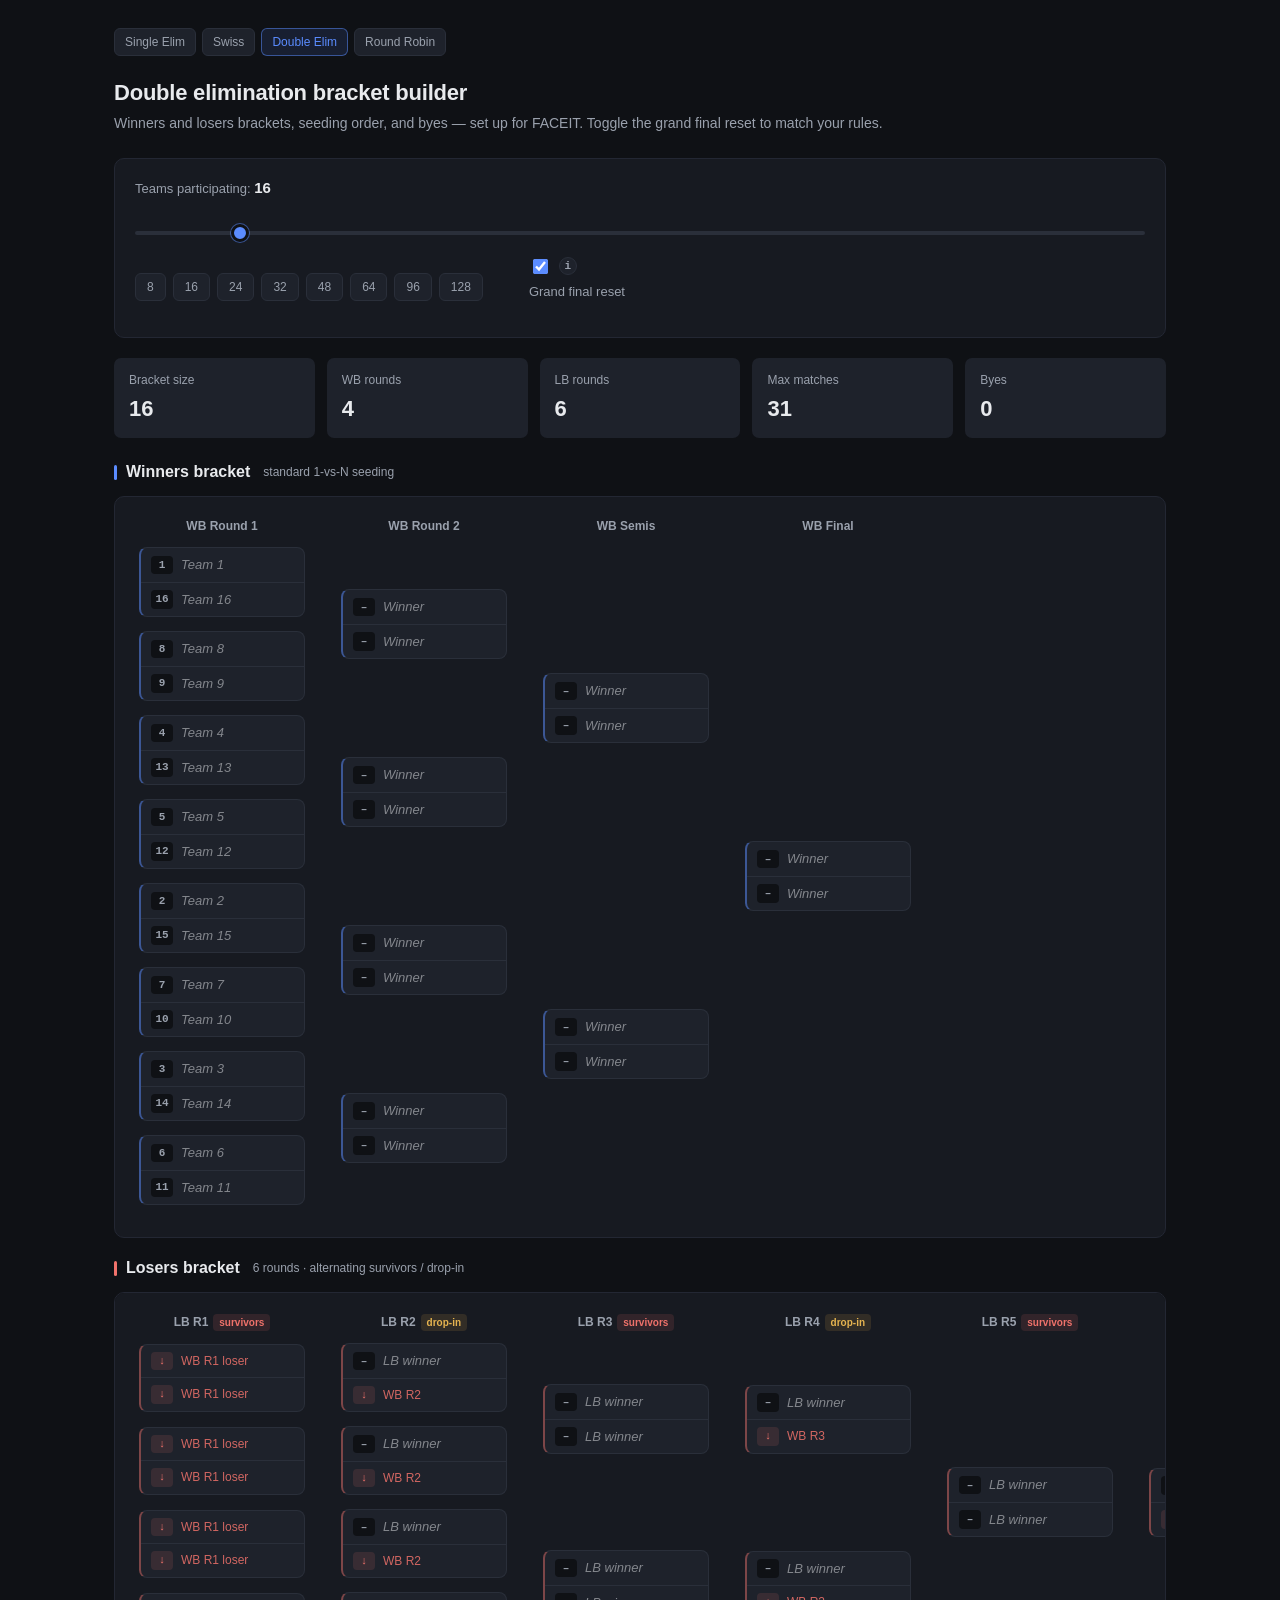
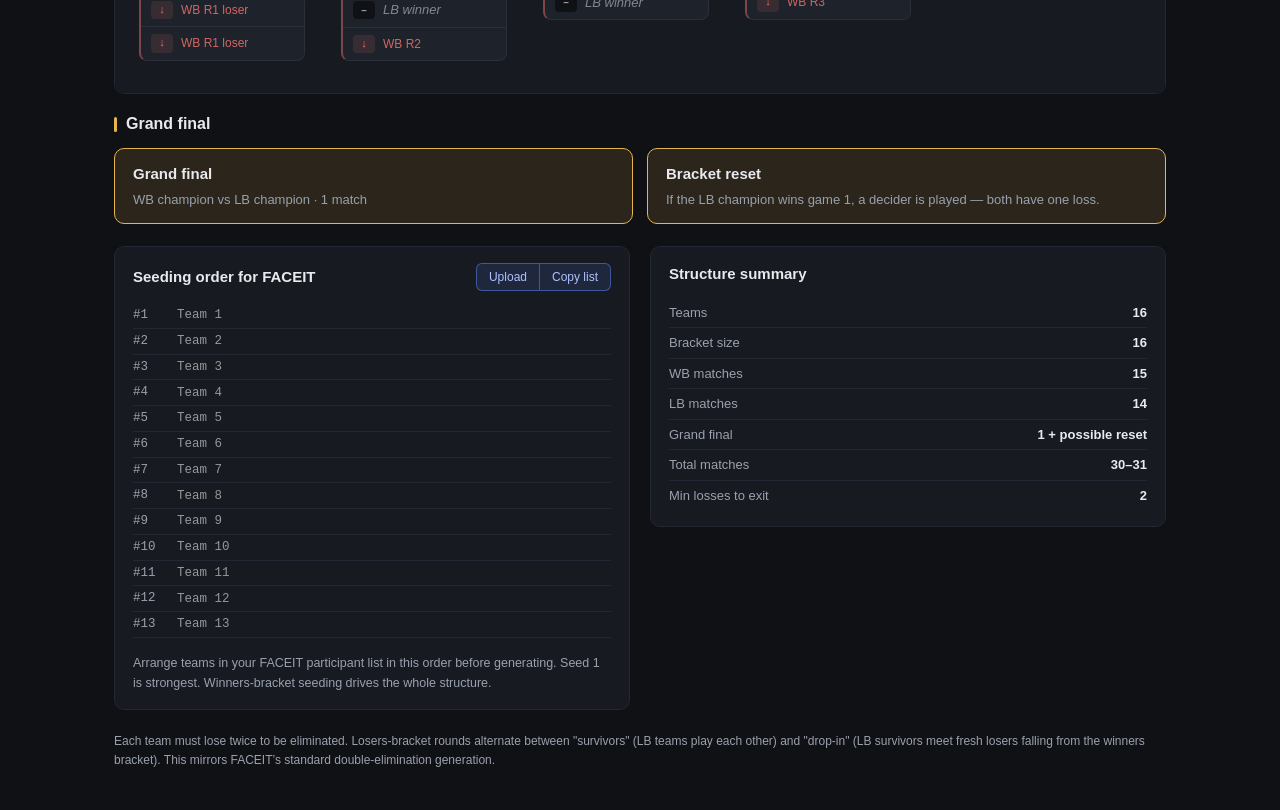
==== commit 5872c651: "custom team name" ====
--- a/double.html
+++ b/double.html
@@ -145,6 +145,13 @@
   .deb-bye-warn { background: var(--bye-bg); border: 1px solid var(--bye); border-radius: var(--radius); padding: 11px 15px; font-size: 13px; color: #f1d28a; margin-bottom: 22px; display: none; }
   .deb-bye-warn b { font-weight: 600; }
   .deb-foot { font-size: 12px; color: var(--text-dim); margin-top: 4px; line-height: 1.6; }
+  .deb-nm-input { background: none; border: none; color: var(--text); font-family: var(--mono); font-size: 12.5px; flex: 1; min-width: 0; outline: none; padding: 0; opacity: 0.6; }
+  .deb-nm-input:hover { opacity: 0.85; }
+  .deb-nm-input:focus { opacity: 1; }
+  .deb-nm-input::placeholder { color: var(--text-dim); opacity: 0.5; font-style: italic; }
+  .deb .deb-upload-btn { display: inline-flex; align-items: center; background: var(--wb-bg); border: 1px solid var(--wb-line); color: #aec1ff; font: inherit; font-size: 12px; padding: 4px 12px; border-radius: 6px 0 0 6px; border-right: none; cursor: pointer; white-space: nowrap; margin-bottom: 0; }
+  .deb .deb-upload-btn:hover { background: rgba(91,140,255,0.2); }
+  .deb-copy { border-radius: 0 6px 6px 0; }
   .calc-nav { display: flex; gap: 6px; margin-bottom: 20px; flex-wrap: wrap; }
   .calc-nav-btn { font-size: 12px; color: var(--text-dim); background: var(--panel-2); border: 1px solid var(--line); border-radius: 6px; padding: 4px 10px; text-decoration: none; white-space: nowrap; transition: color 0.2s, border-color 0.2s; }
   .calc-nav-btn:hover { color: var(--wb); border-color: var(--wb-line); }
@@ -200,7 +207,13 @@
 
   <div class="deb-two">
     <div class="deb-card">
-      <div class="deb-card-head"><span class="t">Seeding order for FACEIT</span><button class="deb-copy" id="deb-copy">Copy list</button></div>
+      <div class="deb-card-head">
+        <span class="t">Seeding order for FACEIT</span>
+        <div style="display:inline-flex;">
+          <label class="deb-upload-btn">Upload<input type="file" id="deb-upload" accept=".txt" style="display:none"></label>
+          <button class="deb-copy" id="deb-copy">Copy list</button>
+        </div>
+      </div>
       <div class="deb-seedlist" id="deb-seedlist"></div>
       <div class="deb-note">Arrange teams in your FACEIT participant list in this order before generating. Seed 1 is strongest. Winners-bracket seeding drives the whole structure.</div>
     </div>
@@ -215,6 +228,18 @@
 
 <script>
 (function () {
+  var teamNames = [];
+  var currentN = 16;
+  var lastByeSet = {};
+  var resetOn = true;
+
+  function teamName(seed) {
+    return (teamNames[seed] && teamNames[seed].trim()) || 'Team ' + seed;
+  }
+  function esc(s) {
+    return String(s).replace(/&/g, '&amp;').replace(/</g, '&lt;').replace(/>/g, '&gt;').replace(/"/g, '&quot;');
+  }
+
   function bracketSeedOrder(size) {
     var rounds = Math.log2(size); var seeds = [1, 2];
     for (var r = 0; r < rounds - 1; r++) {
@@ -272,7 +297,7 @@
     if (v === 'TBD') return '<div class="deb-slot"><span class="deb-seed">\u2013</span><span class="deb-team">Winner</span></div>';
     if (typeof v === 'number') {
       var cls = kind === 'r1' ? '' : 'seeded';
-      return '<div class="deb-slot ' + cls + '"><span class="deb-seed">' + v + '</span><span class="deb-team">Team ' + v + '</span></div>';
+      return '<div class="deb-slot ' + cls + '" data-seed="' + v + '"><span class="deb-seed">' + v + '</span><span class="deb-team">' + esc(teamName(v)) + '</span></div>';
     }
     return '<div class="deb-slot"><span class="deb-seed">\u2013</span><span class="deb-team">Winner</span></div>';
   }
@@ -283,14 +308,13 @@
   }
 
   function render(n, reset) {
+    currentN = n;
     var d = build(n);
     var totalRounds = Math.log2(d.size);
     var wbMatches = d.size - 1;
     var lbMatches = d.LB.reduce(function (a, r) { return a + r.matches; }, 0);
     var gfMatches = reset ? 2 : 1;
     var totalMax = wbMatches + lbMatches + gfMatches;
-
-    var realR1 = d.WB[0].filter(function (m) { return m[0] !== 'BYE' && m[1] !== 'BYE'; }).length;
 
     document.getElementById('deb-stats').innerHTML =
       stat('Bracket size', d.size) +
@@ -348,9 +372,13 @@
       if (p[0] === 'BYE' && p[1] !== 'BYE') byeSet[p[1]] = true;
       if (p[1] === 'BYE' && p[0] !== 'BYE') byeSet[p[0]] = true;
     });
+    lastByeSet = byeSet;
+
     var listHtml = '';
     for (var s = 1; s <= n; s++) {
-      listHtml += '<div class="deb-seedrow"><span class="n">#' + s + '</span><span class="nm">Team ' + s + '</span>' + (byeSet[s] ? '<span class="tag">bye</span>' : '') + '</div>';
+      listHtml += '<div class="deb-seedrow"><span class="n">#' + s + '</span>' +
+        '<input class="deb-nm-input" data-seed="' + s + '" value="' + esc(teamName(s)) + '" placeholder="Team ' + s + '">' +
+        (byeSet[s] ? '<span class="tag">bye</span>' : '') + '</div>';
     }
     document.getElementById('deb-seedlist').innerHTML = listHtml;
 
@@ -377,7 +405,7 @@
 
     window.__seedList = (function () {
       var lines = [];
-      for (var s2 = 1; s2 <= n; s2++) lines.push(s2 + '. Team ' + s2 + (byeSet[s2] ? '  (bye)' : ''));
+      for (var s2 = 1; s2 <= n; s2++) lines.push(s2 + '. ' + teamName(s2) + (byeSet[s2] ? '  (bye)' : ''));
       return lines.join('\n');
     })();
   }
@@ -387,7 +415,6 @@
 
   var slider = document.getElementById('deb-teams');
   var out = document.getElementById('deb-teams-out');
-  var resetOn = true;
   function update() { out.textContent = slider.value; render(+slider.value, resetOn); }
   slider.addEventListener('input', update);
 
@@ -409,6 +436,44 @@
     }).catch(function () { btn.textContent = 'Press Ctrl+C'; });
   });
 
+  document.getElementById('deb-seedlist').addEventListener('input', function (e) {
+    if (!e.target.matches('input[data-seed]')) return;
+    var seed = +e.target.getAttribute('data-seed');
+    teamNames[seed] = e.target.value;
+    var name = teamName(seed);
+    document.querySelectorAll('#deb-wb .deb-slot[data-seed="' + seed + '"] .deb-team').forEach(function (el) {
+      el.textContent = name;
+    });
+    var lines = [];
+    for (var s = 1; s <= currentN; s++) lines.push(s + '. ' + teamName(s) + (lastByeSet[s] ? '  (bye)' : ''));
+    window.__seedList = lines.join('\n');
+  });
+
+  document.getElementById('deb-upload').addEventListener('change', function (e) {
+    var file = e.target.files[0];
+    if (!file) return;
+    var reader = new FileReader();
+    reader.onload = function (ev) {
+      var lines = ev.target.result.split(/\r?\n/).map(function (l) { return l.trim(); }).filter(Boolean);
+      lines.forEach(function (line, i) { teamNames[i + 1] = line; });
+      for (var s = 1; s <= currentN; s++) {
+        (function (seed) {
+          var inp = document.querySelector('#deb-seedlist input[data-seed="' + seed + '"]');
+          if (inp) inp.value = teamName(seed);
+          var name = teamName(seed);
+          document.querySelectorAll('#deb-wb .deb-slot[data-seed="' + seed + '"] .deb-team').forEach(function (el) {
+            el.textContent = name;
+          });
+        })(s);
+      }
+      var copyLines = [];
+      for (var ss = 1; ss <= currentN; ss++) copyLines.push(ss + '. ' + teamName(ss) + (lastByeSet[ss] ? '  (bye)' : ''));
+      window.__seedList = copyLines.join('\n');
+    };
+    reader.readAsText(file);
+    e.target.value = '';
+  });
+
   update();
 })();
 </script>
